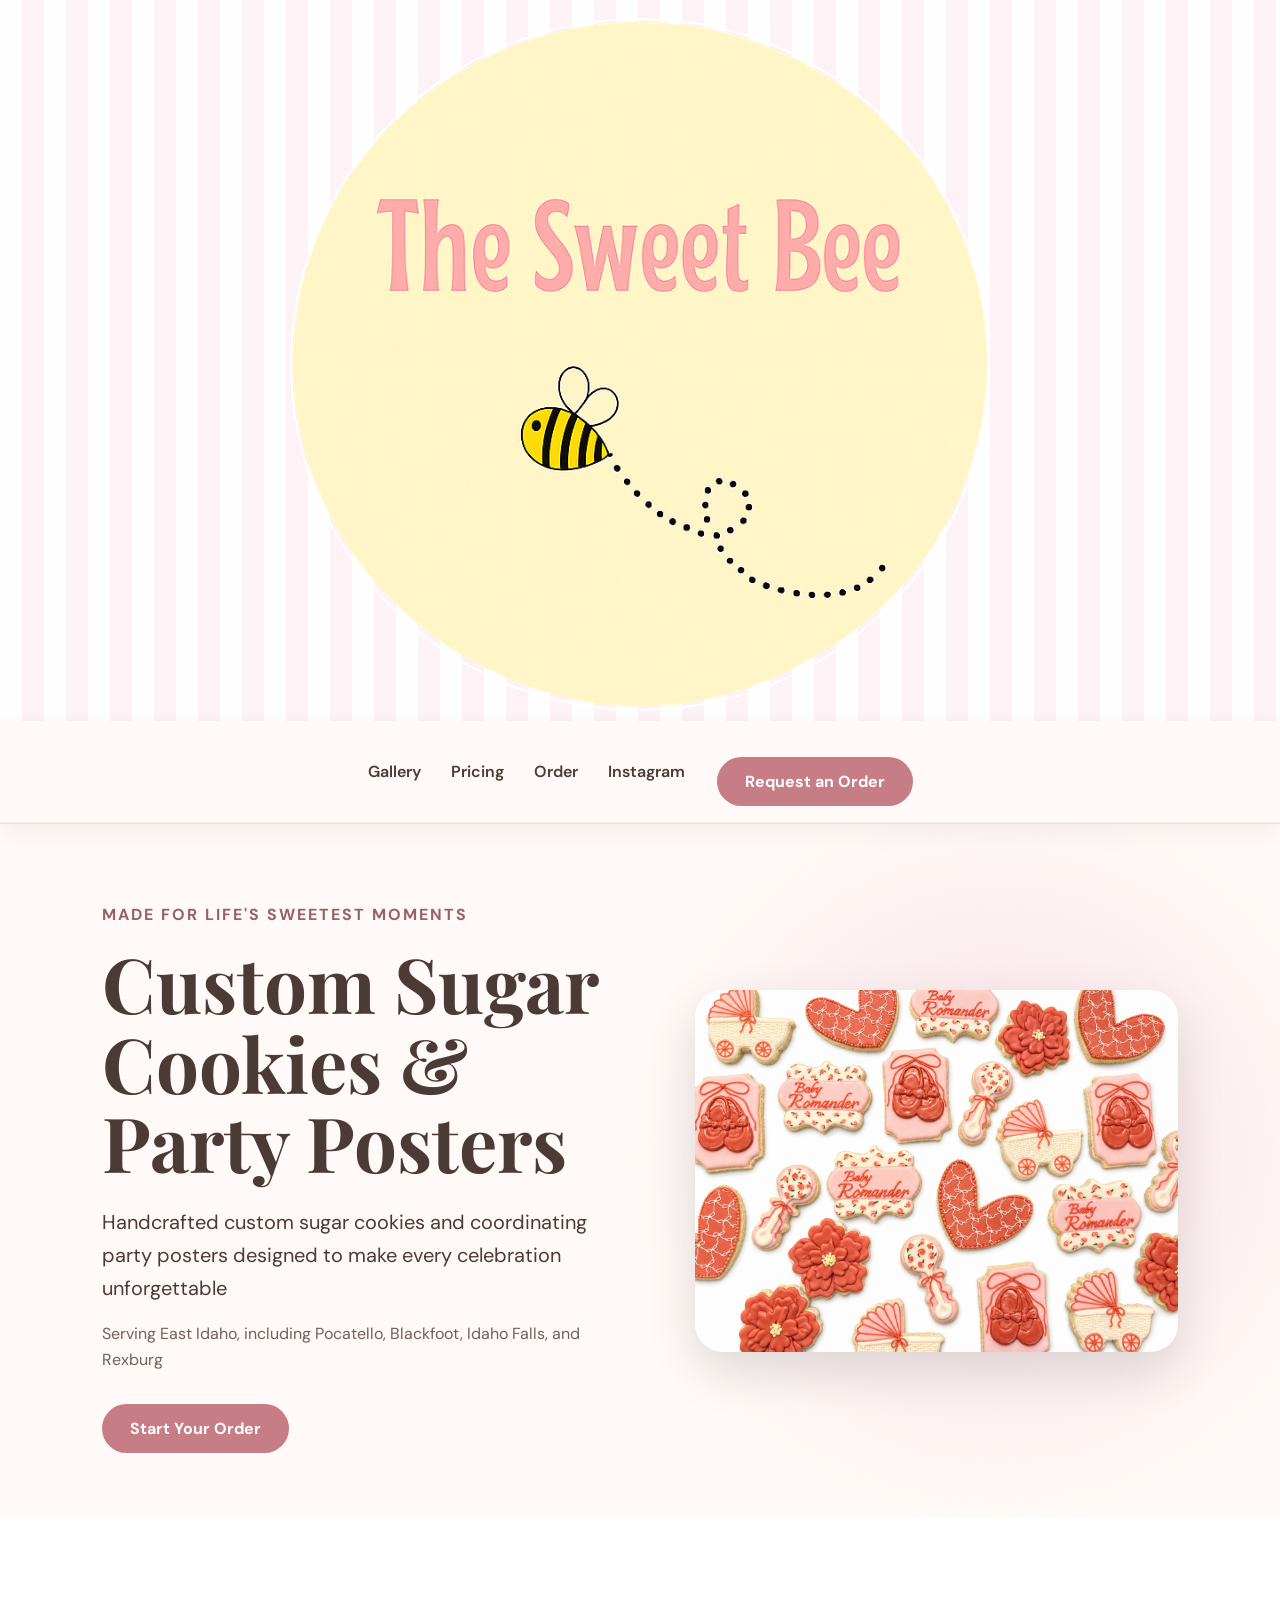
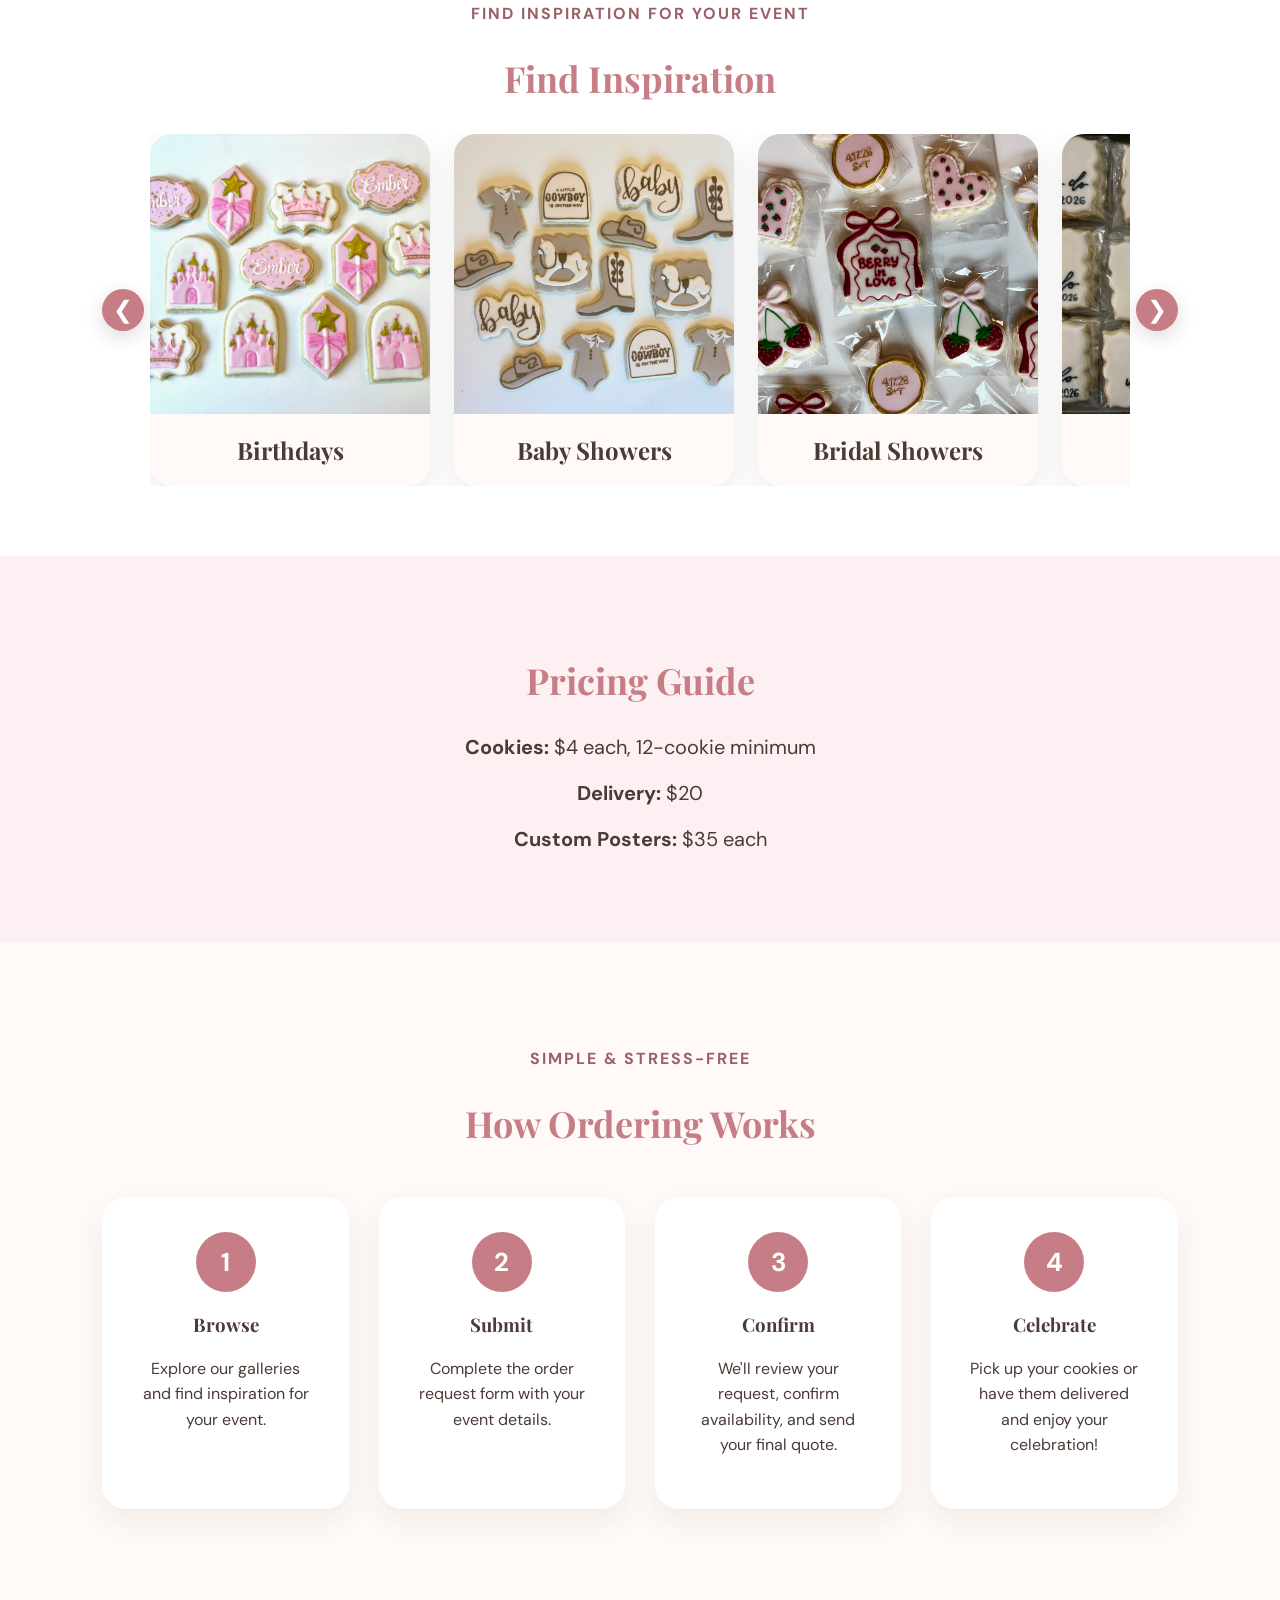
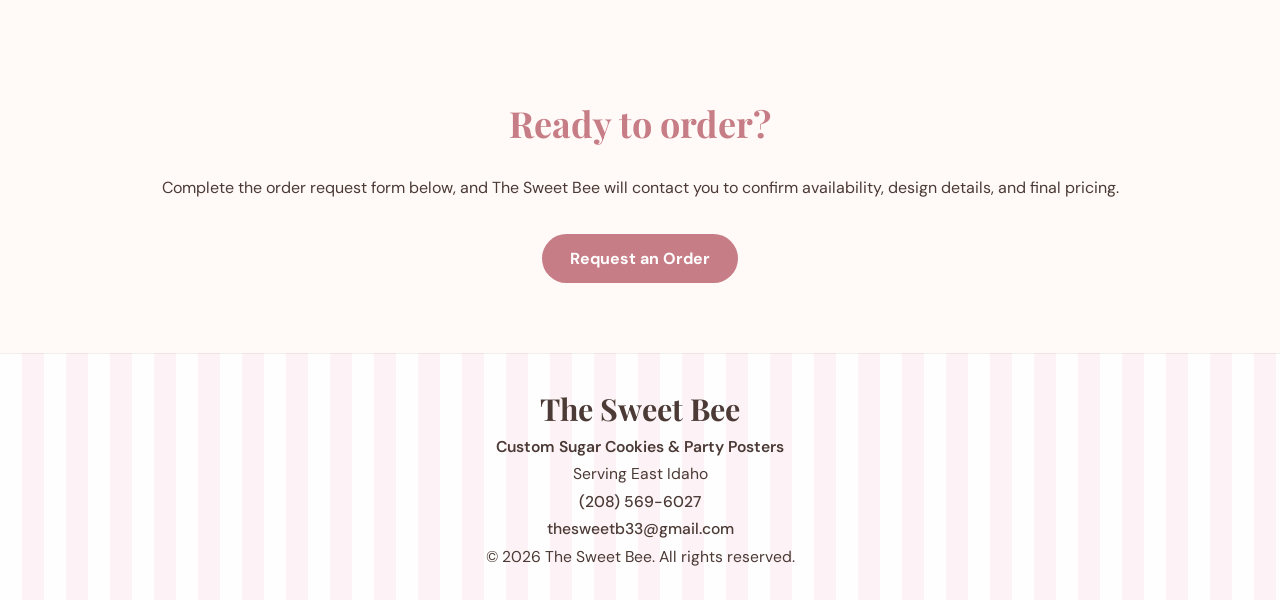
==== index.html @ 1a6336ef "Initial commit" ====
<!DOCTYPE html>
<html lang="en">
<head>
  <meta charset="UTF-8" />
  <meta name="viewport" content="width=device-width, initial-scale=1.0" />
<title>The Sweet Bee</title>

<link rel="icon" type="image/png" href="images/logo/favicon.png">

<link rel="preconnect" href="https://fonts.googleapis.com">
<link rel="preconnect" href="https://fonts.gstatic.com" crossorigin>
<link href="https://fonts.googleapis.com/css2?family=DM+Sans:wght@400;500;600;700&family=Playfair+Display:wght@600;700&display=swap" rel="stylesheet">

<link rel="stylesheet" href="style.css" />



<body>
<header class="site-header">
<a href="#" class="brand">
  <img
    src="images/logo/logo.png"
    alt="The Sweet Bee"
    class="brand-logo"
  >
</a>

  <nav class="navbar" aria-label="Main navigation">
    <div class="nav-links">
  <a href="gallery.html">Gallery</a>
  <a href="#pricing">Pricing</a>
  <a href="#order">Order</a>
  <a href="https://www.instagram.com/the.sweet.b33/"
        target="_blank"
        rel="noopener noreferrer"
      >
        Instagram
      </a>
    </div>

    <a
  href="https://docs.google.com/forms/d/e/1FAIpQLSfXBpZ1W8lb2dK8u96L7H5yrHXO_WZi4fk1P_P7FbNNEm6dVA/viewform?usp=header"
  class="button"
  target="_blank"
  rel="noopener noreferrer"
>
  Request an Order
</a>

  </nav>
</header>

<main>
  <section class="hero">
    <div class="hero-text">
      <p class="eyebrow">Made for Life's Sweetest Moments</p>

      <h1>Custom Sugar Cookies & Party Posters

</h1>

      <p class="hero-description">
        Handcrafted custom sugar cookies and coordinating party posters
        designed to make every celebration unforgettable
      </p>

      <p class="service-area">
        Serving East Idaho, including Pocatello, Blackfoot, Idaho Falls,
        and Rexburg
      </p>

      <a href="#order" class="button">Start Your Order</a>
    </div>

    <div class="hero-image">
      <img
        src="images/hero/hero-cookie.png"
        alt="Custom decorated sugar cookies from The Sweet Bee"
      >
    </div>
  </section>


<section class="section featured-section" id="featured">
  <p class="eyebrow">Find inspiration for your event</p>
  <h2>Find Inspiration</h2>

  <div class="featured-slider-wrapper">
    <button
      class="slider-arrow left-arrow"
      type="button"
      aria-label="Scroll featured creations left"
    >
      &#10094;
    </button>

    <div class="featured-slider" id="featuredSlider">

      <a href="gallery.html#birthdays" class="featured-card">
        <img
          src="images/cookies/featured-1.JPG"
          alt="Custom birthday sugar cookies"
        >
        <h3>Birthdays</h3>
      </a>

      <a href="gallery.html#baby-showers" class="featured-card">
        <img
          src="images/cookies/featured-2.JPG"
          alt="Custom baby shower sugar cookies"
        >
        <h3>Baby Showers</h3>
      </a>

      <a href="gallery.html#bridal-showers" class="featured-card">
        <img
          src="images/cookies/featured-3.JPG"
          alt="Custom bridal shower sugar cookies"
        >
        <h3>Bridal Showers</h3>
      </a>

      <a href="gallery.html#weddings" class="featured-card">
        <img
          src="images/cookies/featured-4.JPG"
          alt="Custom wedding sugar cookies"
        >
        <h3>Weddings</h3>
      </a>

      <a href="gallery.html#graduations" class="featured-card">
        <img
          src="images/cookies/featured-5.JPG"
          alt="Custom graduation sugar cookies"
        >
        <h3>Graduations</h3>
      </a>

      <a href="gallery.html#holidays" class="featured-card">
        <img
          src="images/cookies/featured-6.PNG"
          alt="Custom holiday sugar cookies"
        >
        <h3>Holidays</h3>
      </a>

      <a href="gallery.html#celebrations" class="featured-card">
        <img
          src="images/cookies/featured-7.jpeg"
          alt="Custom celebration sugar cookies"
        >
        <h3>Celebrations</h3>
      </a>

      <a href="gallery.html#posters" class="featured-card">
        <img
          src="images/cookies/poster-1.JPG"
          alt="Custom coordinating party poster"
        >
        <h3>Party Posters</h3>
      </a>

    </div>

    <button
      class="slider-arrow right-arrow"
      type="button"
      aria-label="Scroll featured creations right"
    >
      &#10095;
    </button>
  </div>
</section>

  <section class="section pricing" id="pricing">
    <h2>Pricing Guide</h2>
    <p><strong>Cookies:</strong> $4 each, 12-cookie minimum</p>
    <p><strong>Delivery:</strong> $20</p>
    <p><strong>Custom Posters:</strong> $35 each</p>
  </section>

  <section class="section how-it-works">

    <p class="eyebrow">Simple & Stress-Free</p>

    <h2>How Ordering Works</h2>

    <div class="steps">

        <div class="step">
            <div class="step-number">1</div>
            <h3>Browse</h3>
            <p>Explore our galleries and find inspiration for your event.</p>
        </div>

        <div class="step">
            <div class="step-number">2</div>
            <h3>Submit</h3>
            <p>Complete the order request form with your event details.</p>
        </div>

        <div class="step">
            <div class="step-number">3</div>
            <h3>Confirm</h3>
            <p>We'll review your request, confirm availability, and send your final quote.</p>
        </div>

        <div class="step">
            <div class="step-number">4</div>
            <h3>Celebrate</h3>
            <p>Pick up your cookies or have them delivered and enjoy your celebration!</p>
        </div>

    </div>

</section>

  <section class="section" id="order">
    <h2>Ready to order?</h2>
    <p>
      <p>
   Complete the order request form below, and The Sweet Bee will contact you to confirm availability, design details, and final pricing.
</p>
    </p>
    <a
  href="https://docs.google.com/forms/d/e/1FAIpQLSfXBpZ1W8lb2dK8u96L7H5yrHXO_WZi4fk1P_P7FbNNEm6dVA/viewform?usp=header"
  class="button"
  target="_blank"
  rel="noopener noreferrer"
>
  Request an Order
</a>

  </section>
</main>



  <footer class="site-footer">
    

  <h2>The Sweet Bee</h2>

  <p class="footer-tagline">
    Custom Sugar Cookies &amp; Party Posters
  </p>

  <p>Serving East Idaho</p>

  <p>
    <a href="tel:2085696027">(208) 569-6027</a>
  </p>

  <p>
    <a href="mailto:thesweetb33@gmail.com">
      thesweetb33@gmail.com
    </a>
  </p>

  <p class="footer-copy">
    © 2026 The Sweet Bee. All rights reserved.
  </p>

</footer>



<div class="lightbox" id="lightbox">

  <button
    class="lightbox-arrow lightbox-prev"
    type="button"
    aria-label="Previous image"
  >
    &#10094;
  </button>

  <span class="lightbox-close">&times;</span>

  <img
    class="lightbox-image"
    id="lightboxImage"
    src=""
    alt="Expanded gallery image"
  >

  <button
    class="lightbox-arrow lightbox-next"
    type="button"
    aria-label="Next image"
  >
    &#10095;
  </button>

</div>

<button id="backToTop" aria-label="Back to top">
🡅
</button>


  <script src="script.js"></script>

</body>
</html>
---- style.css ----
:root {
  --cream: #fffaf7;
  --blush: #f6d8df;
  --rose: #c77d86;
  --butter: #f8e7a1;
  --brown: #4b3a35;
  --white: #ffffff;
}

* {
  box-sizing: border-box;
}

body {
  margin: 0;
  font-family: "DM Sans", sans-serif;
  background: var(--cream);
  color: var(--brown);
}

h1,
h2,
h3 {
  font-family: "Playfair Display", serif;
}

html {
  scroll-behavior: smooth;
}

.eyebrow {
  text-transform: uppercase;
  letter-spacing: 2px;
  color: #9b5f66;
  font-weight: bold;
}

h1 {
  font-size: 56px;
  line-height: 1.05;
  margin: 10px 0 20px;
}

.hero-description {
  font-size: 20px;
  line-height: 1.6;
}

.button {
  display: inline-block;
  margin-top: 20px;
  padding: 14px 28px;
  border-radius: 999px;
  background: var(--rose);
  color: var(--white);
  text-decoration: none;
  font-weight: bold;
  transition: transform 0.25s ease, background-color 0.25s ease;
}

.button:hover {
  transform: translateY(-2px);
  background: #b96c77;
}

.section {
  padding: 70px 8%;
  text-align: center;
}

.section h2 {
  font-size: 36px;
  color: var(--rose);
}

.pricing {
  background: #fdf0f2;
}

.pricing p {
  font-size: 20px;
}

.featured-section {
  background: var(--white);
}

.featured-slider-wrapper {
  position: relative;
  margin-top: 32px;
  padding: 0 48px;
}

.featured-slider {
  display: flex;
  gap: 24px;
  overflow-x: auto;
  scroll-behavior: smooth;
  scroll-snap-type: x mandatory;
  scrollbar-width: none;
}

.featured-slider::-webkit-scrollbar {
  display: none;
}

.featured-card {
  color: inherit;
  text-decoration: none;
  flex: 0 0 280px;
  overflow: hidden;
  background: var(--cream);
  border-radius: 22px;
  box-shadow: 0 10px 28px rgba(75, 58, 53, 0.1);
  scroll-snap-align: start;
  transition: transform 0.25s ease, box-shadow 0.25s ease;
}

.featured-card:hover {
  transform: translateY(-6px);
  box-shadow: 0 16px 34px rgba(75, 58, 53, 0.16);
}

.featured-card img {
  display: block;
  width: 100%;
  height: 280px;
  object-fit: cover;
  transition: transform 0.35s ease;
}

.featured-card:hover img {
  transform: scale(1.04);
}

.featured-card h3 {
  margin: 0;
  padding: 20px;
  font-size: 24px;
  color: var(--brown);
}

.slider-arrow {
  position: absolute;
  top: 50%;
  transform: translateY(-50%);
  width: 42px;
  height: 42px;
  border: none;
  border-radius: 50%;
  background: var(--rose);
  color: var(--white);
  font-size: 24px;
  cursor: pointer;
  z-index: 2;
  box-shadow: 0 6px 18px rgba(75, 58, 53, 0.18);
}

.slider-arrow:hover {
  background: #b96c77;
}

.left-arrow {
  left: 0;
}

.right-arrow {
  right: 0;
}

@media (max-width: 600px) {
  .brand-logo {
    width: 100%;
    height: auto;
    object-fit: contain;
  }

  .featured-slider-wrapper {
    padding: 0 36px;
  }

  .featured-card {
    flex-basis: 82%;
  }

  .featured-card img {
    height: 250px;
  }

  .slider-arrow {
    width: 36px;
    height: 36px;
    font-size: 20px;
  }
}

.how-it-works {
    text-align: center;
    padding: 90px 8%;
}

.steps {
    display: grid;
    grid-template-columns: repeat(4, 1fr);
    gap: 30px;
    margin-top: 50px;
}

.step {
    background: white;
    border-radius: 24px;
    padding: 35px;
    box-shadow: 0 12px 30px rgba(75,58,53,.08);
    transition: .3s;
}

.step:hover {
    transform: translateY(-8px);
}

.step-number {
    width: 60px;
    height: 60px;
    background: var(--rose);
    color: white;
    border-radius: 50%;
    display: flex;
    justify-content: center;
    align-items: center;
    margin: auto;
    font-size: 26px;
    font-weight: bold;
}

.step h3{
    margin-top:20px;
}

.step p{
    line-height:1.6;
}

/* ---------- Branded header ---------- */
.site-header {
  position: relative;
  background: var(--cream);
  border-bottom: 1px solid rgba(75, 58, 53, 0.08);
}

.brand {
    display: flex;
    justify-content: center;
    align-items: center;
    padding: 18px 20px 10px;

    background:
        repeating-linear-gradient(
            90deg,
            #fffefe 0px,
            #fffefe 22px,
            #fdf2f5 22px,
            #fdf2f5 44px
        );
}

.brand-logo {
    display: block;
    width: 240px;
    height: auto;

    border: 2px solid white;
    border-radius: 50%;
}

.navbar {
  position: sticky;
  top: 0;
  z-index: 1000;
  display: flex;
  justify-content: center;
  align-items: center;
  gap: 32px;
  padding: 16px 8%;
  background: rgba(255, 250, 247, 0.97);
  border-bottom: 1px solid rgba(75, 58, 53, 0.08);
  box-shadow: 0 8px 24px rgba(75, 58, 53, 0.06);
}

.nav-links {
  display: flex;
  align-items: center;
  gap: 30px;
}

.nav-links a {
  color: var(--brown);
  text-decoration: none;
  font-weight: 600;
  transition: color 0.2s ease;
}

.nav-links a:hover {
  color: var(--rose);
}

.nav-order-button {
  display: inline-block;
  padding: 11px 22px;
  border-radius: 999px;
  background: var(--rose);
  color: var(--white);
  text-decoration: none;
  font-weight: 700;
  transition: transform 0.2s ease, background-color 0.2s ease;
}

.nav-order-button:hover {
  transform: translateY(-2px);
  background: #b96c77;
}


/* ---------- Redesigned hero ---------- */

.hero {
  display: grid;
  grid-template-columns: minmax(0, 1.05fr) minmax(360px, 0.95fr);
  align-items: center;
  gap: 60px;
  min-height: 560px;
  padding: 64px 8%;
  background:
    radial-gradient(
      circle at 78% 48%,
      rgba(246, 216, 223, 0.8),
      transparent 35%
    ),
    var(--cream);
}

.hero-text {
  max-width: 720px;
}

.hero h1 {
    margin: 18px 0 24px;
    font-size: clamp(48px, 6vw, 76px);
    line-height: 1.05;
    color: var(--brown);
}

.hero-description {
  max-width: 650px;
  margin-bottom: 12px;
  font-size: 20px;
  line-height: 1.65;
}

.service-area {
  margin-bottom: 12px;
  color: rgba(75, 58, 53, 0.8);
  font-size: 16px;
  line-height: 1.6;
}

.hero-image {
    display: flex;
    justify-content: center;
}

.hero-image img {
    width: 100%;
    max-width: 600px;
    height: auto;
    display: block;

    border-radius: 24px;

    box-shadow:
        0 25px 60px rgba(0,0,0,.12);

    transition: transform .3s ease;
    border-radius: 28px;
    box-shadow: 0 20px 50px rgba(0,0,0,.12);
}

.hero-image img:hover {
    transform: translateY(-6px);
}


/* ---------- Mobile layout ---------- */

@media (max-width: 900px) {
 .brand-logo-frame {
  position: relative;
  display: block;
  width: 230px;
  height: 230px;
  overflow: hidden;
  border: 3px solid #ffffff;
  border-radius: 50%;
}
  .brand-logo {
  width: 155px;
  height: 155px;
}

.navbar {
  flex-direction: column;
  gap: 14px;
  padding: 16px 7%;
}

  .hero {
    grid-template-columns: 1fr;
    gap: 38px;
    min-height: auto;
    padding: 52px 7%;
    text-align: center;
  }

  .hero-text {
    margin: 0 auto;
  }

  .hero-description {
    margin-right: auto;
    margin-left: auto;
  }

  .hero-image img {
    max-width: 600px;
  }
}

@media (max-width: 600px) {
.brand {
  padding: 22px 16px;

  background: repeating-linear-gradient(
    90deg,
    #fffafb 0px,
    #fffafb 16px,
    #f8e0e6 16px,
    #f8e0e6 32px
  );
}

.brand-logo {
  width: 140px;
  height: 140px;
}
  .nav-links {
    flex-wrap: wrap;
    justify-content: center;
    gap: 12px 20px;
  }

  .hero {
    padding: 42px 22px;
  }

  .hero h1 {
    font-size: 42px;
  }

  .hero-description {
    font-size: 18px;
  }
}

@media (max-width: 900px) {
  .steps {
    grid-template-columns: repeat(2, 1fr);
  }
}

@media (max-width: 600px) {
  .steps {
    grid-template-columns: 1fr;
  }

  .how-it-works {
    padding: 70px 22px;
  }
}

.gallery-page {
  padding: 60px 8% 100px;
  background: var(--cream);
}

.gallery-intro {
  max-width: 760px;
  margin: 0 auto 70px;
  text-align: center;
}

.gallery-intro h1 {
  margin: 12px 0 18px;
  font-size: clamp(44px, 6vw, 72px);
  line-height: 1.05;
  color: var(--brown);
}

.gallery-intro p:last-child {
  font-size: 18px;
  line-height: 1.7;
}

.gallery-category {
  margin-bottom: 80px;
  scroll-margin-top: 160px;
}

.gallery-category h2 {
  margin-bottom: 26px;
  font-size: clamp(32px, 4vw, 48px);
  color: var(--brown);
}

.category-description {
  max-width: 680px;
  margin: -12px 0 28px;
  font-size: 17px;
  line-height: 1.65;
}

.gallery-grid {
  display: grid;
  grid-template-columns: repeat(3, minmax(0, 1fr));
  gap: 24px;
}

.gallery-grid img {
  display: block;
  width: 100%;
  aspect-ratio: 1 / 1;
  object-fit: cover;
  border-radius: 22px;
  box-shadow: 0 12px 30px rgba(75, 58, 53, 0.1);
}

@media (max-width: 900px) {
  .gallery-grid {
    grid-template-columns: repeat(2, minmax(0, 1fr));
  }
}

@media (max-width: 600px) {
  .gallery-page {
    padding: 40px 20px 70px;
  }

  .gallery-grid {
    grid-template-columns: 1fr;
  }
}

/* Compact header on the gallery page */

.gallery-body .site-header {
  padding-bottom: 0;
}

.gallery-body .brand {
  min-height: 260px;
}

.gallery-body .brand-logo {
  width: 360px;
  max-width: 70vw;
}

.gallery-body .navbar {
  border-top: 1px solid rgba(75, 58, 53, 0.08);
}


/* Gallery introduction */

.gallery-body .gallery-page {
  padding-top: 60px;
}

.gallery-intro {
  max-width: 760px;
  margin: 0 auto 18px;
  padding: 0 24px;
  text-align: center;
}

.gallery-intro h1 {
  margin: 8px 0 16px;
  font-size: 3rem;
}

.gallery-intro p:last-child {
  line-height: 1.7;
}


/* Gallery category buttons */

.gallery-category-nav {
  display: flex;
  flex-wrap: wrap;
  justify-content: center;
  gap: 12px;
  max-width: 1100px;
  margin: 0 auto 55px;
  padding: 0 24px;
}

.gallery-category-nav a {
  display: inline-block;
  padding: 9px 15px;
  border: 1px solid var(--rose);
  border-radius: 999px;
  color: var(--brown);
  background: var(--blush);
  font-weight: 600;
  font-size: 0.95rem;
  text-decoration: none;
  transition:
    background-color 0.2s ease,
    color 0.2s ease,
    transform 0.2s ease;
}

.gallery-category-nav a:hover {
  background: var(--rose);
  color: var(--white);
  transform: translateY(-3px);
  box-shadow: 0 8px 18px rgba(199, 125, 134, 0.25);
}


/* Keep anchored sections from hiding behind the header */

.gallery-category {
  scroll-margin-top: 30px;
}


/* Gallery-page mobile adjustments */

@media (max-width: 700px) {
  .gallery-body .brand {
    min-height: 190px;
  }

  .gallery-body .brand-logo {
    width: 260px;
  }

  .gallery-body .gallery-page {
    padding-top: 40px;
  }

  .gallery-category-nav {
    gap: 9px;
    margin-bottom: 48px;
  }

  .gallery-category-nav a {
    padding: 9px 14px;
    font-size: 0.9rem;
  }
}



/* ---------- Lightbox ---------- */

.lightbox{
    display:none;
    position:fixed;
    inset:0;
    background:rgba(0,0,0,.88);
    justify-content:center;
    align-items:center;
    z-index:9999;
    padding:40px;
}

.lightbox.show{
    display:flex;
}

.lightbox-image{
    max-width:90%;
    max-height:90%;
    border-radius:18px;
    box-shadow:0 20px 60px rgba(0,0,0,.45);
}

.lightbox-close{
    position:absolute;
    top:25px;
    right:35px;
    color:white;
    font-size:48px;
    cursor:pointer;
    user-select:none;
}

.gallery-grid img {
  cursor: pointer;
}


.lightbox-arrow {
  position: absolute;
  top: 50%;
  transform: translateY(-50%);
  border: none;
  background: rgba(255, 255, 255, 0.15);
  color: white;
  width: 54px;
  height: 54px;
  border-radius: 50%;
  font-size: 34px;
  cursor: pointer;
  z-index: 10000;
}

.lightbox-arrow:hover {
  background: rgba(255, 255, 255, 0.28);
}

.lightbox-prev {
  left: 24px;
}

.lightbox-next {
  right: 24px;
}

@media (max-width: 700px) {
  .lightbox-arrow {
    width: 44px;
    height: 44px;
    font-size: 28px;
  }

  .lightbox-prev {
    left: 10px;
  }

  .lightbox-next {
    right: 10px;
  }
}

/* ---------- Back to Top Button ---------- */

#backToTop {
  position: fixed;
  bottom: 28px;
  right: 28px;

  width: 56px;
  height: 56px;
  font-size: 1.8rem;

  border: none;
  border-radius: 50%;

  background: var(--blush);
  color: white;

  font-size: 1.6rem;
  font-weight: bold;

  cursor: pointer;

  display: none;

  box-shadow: 0 8px 18px rgba(199, 125, 134, 0.25);

  transition:
    transform 0.25s ease,
    background-color 0.25s ease,
    opacity 0.25s ease;

  z-index: 999;
}

#backToTop:hover {
  background: var(--rose);
  transform: translateY(-3px);
}


/* ---------- Footer ---------- */

.site-footer {
    background:
      repeating-linear-gradient(
        90deg,
        #fffefe 0px,
        #fffefe 22px,
        #fdf2f5 22px,
        #fdf2f5 44px
      );
  text-align: center;
  padding: 34px 20px 28px;
  margin-top: 0;
  border-top: 1px solid rgba(75, 58, 53, 0.08);
}

.site-footer h2 {
  margin: 0 0 6px;
  font-size: 1.9rem;
  color: var(--brown);
}

.footer-tagline {
  margin: 0 0 14px;
  font-size: 1rem;
  font-weight: 600;
  color: var(--brown);
}

.site-footer p {
  margin: 4px 0;
  font-size: 0.98rem;
  line-height: 1.5;
  color: var(--brown);
}

.site-footer a {
  color: var(--brown);
  text-decoration: none;
  font-weight: 500;
}

.site-footer a:hover {
  color: var(--rose);
}

.footer-copy {
  margin-top: 24px;
  font-size: 0.82rem;
  color: rgba(75, 58, 53, 0.55);
}


.brand-logo {
  display: block;
  width: min(100%, 700px);
  height: auto;
  object-fit: contain;
}
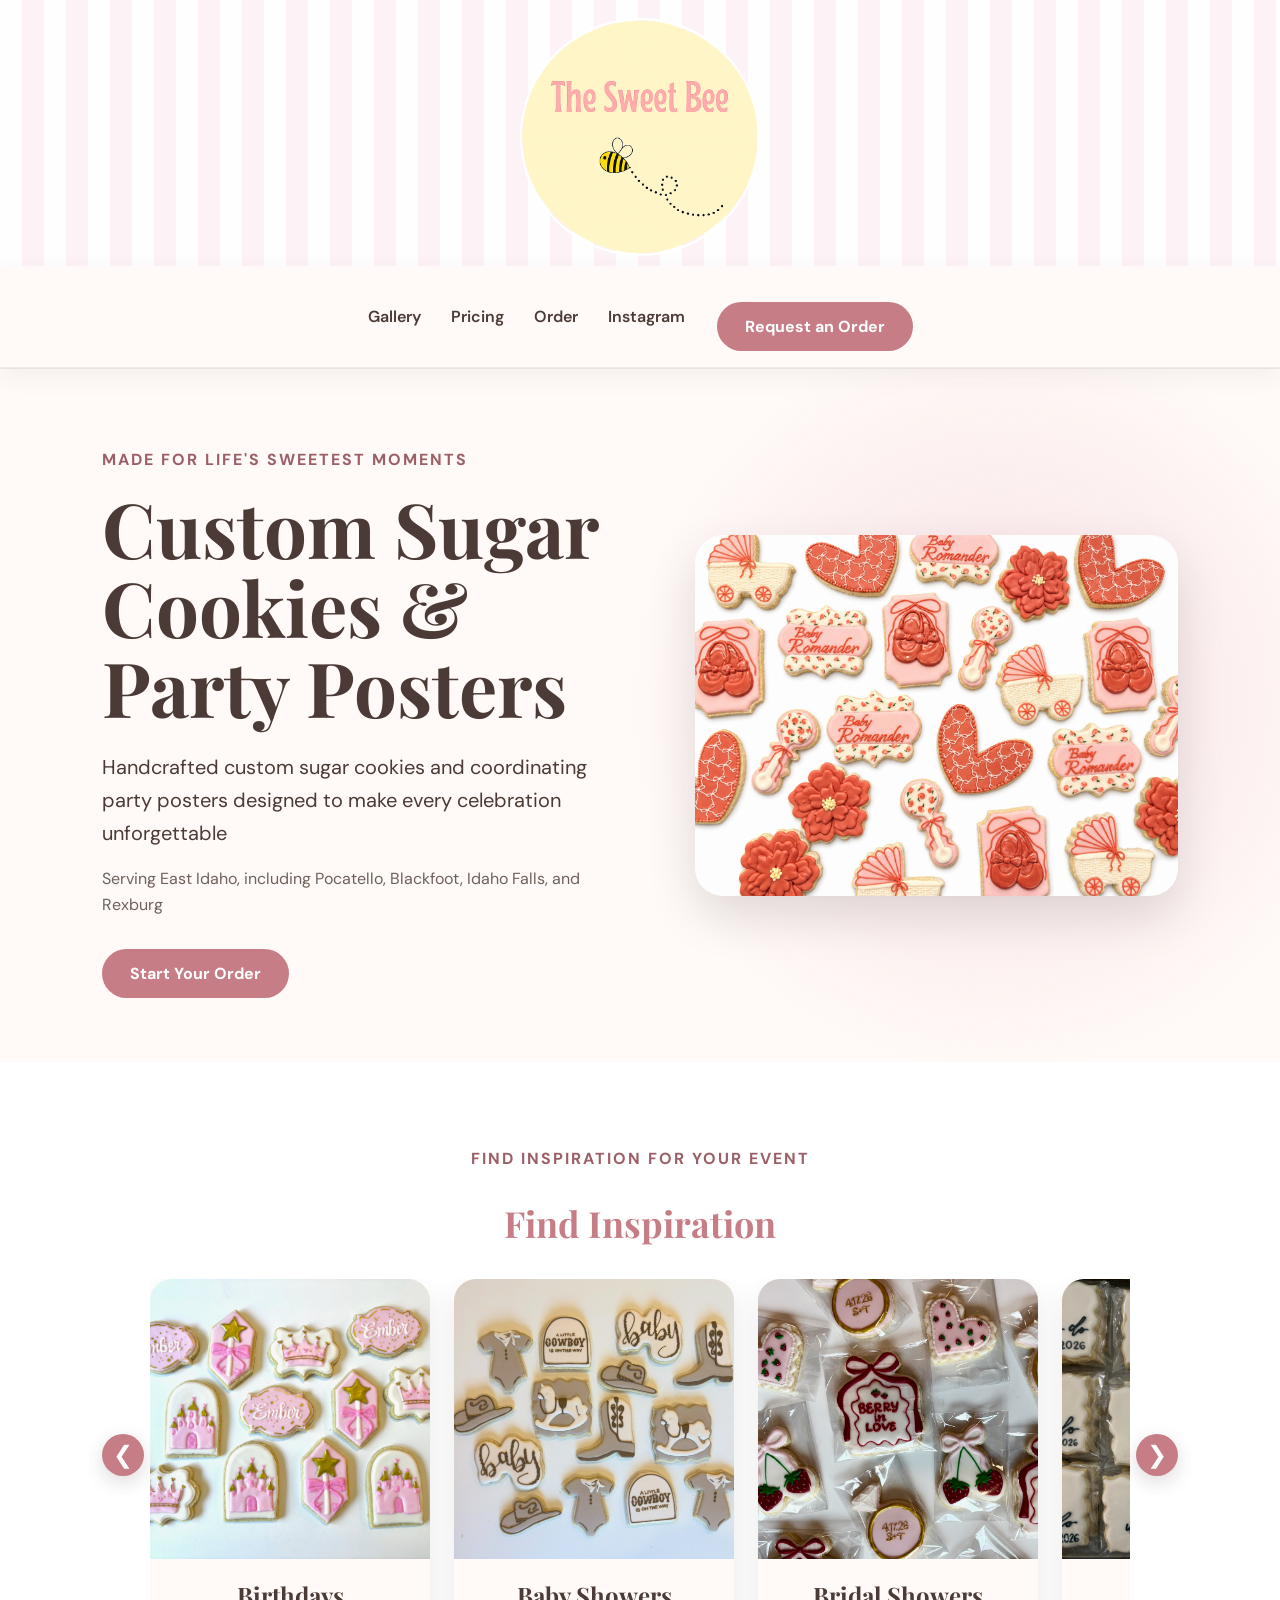
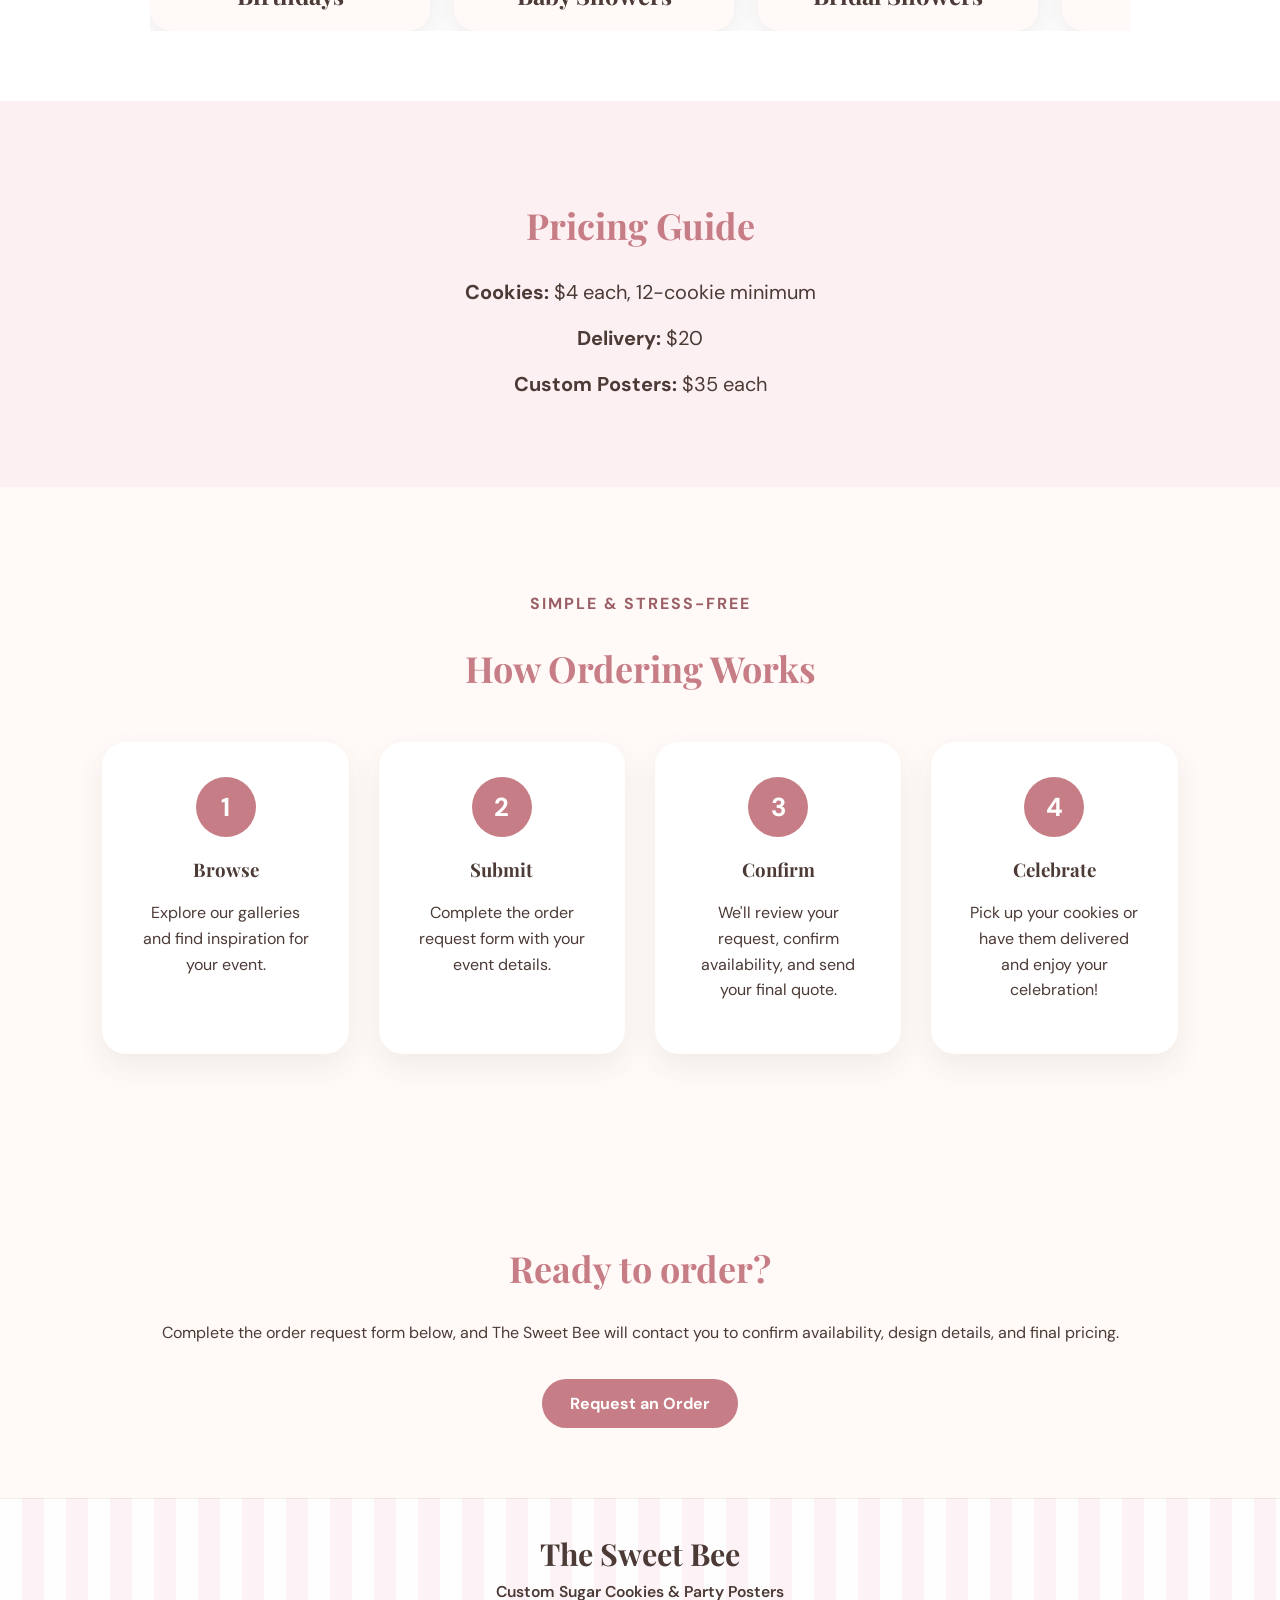
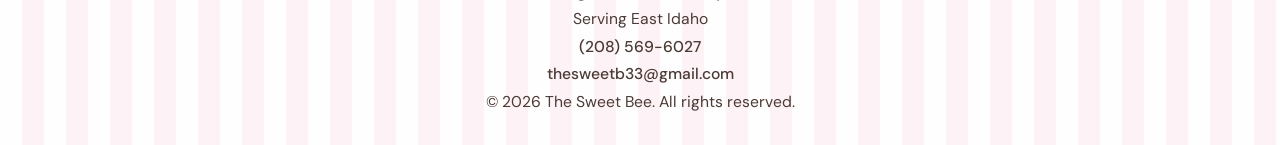
==== commit cea268cd: "Fix logo Fix Logo" ====
--- a/index.html
+++ b/index.html
@@ -11,13 +11,14 @@
 <link rel="preconnect" href="https://fonts.gstatic.com" crossorigin>
 <link href="https://fonts.googleapis.com/css2?family=DM+Sans:wght@400;500;600;700&family=Playfair+Display:wght@600;700&display=swap" rel="stylesheet">
 
-<link rel="stylesheet" href="style.css" />
+
+<link rel="stylesheet" href="style.css?v=2">
 
 
 
 <body>
 <header class="site-header">
-<a href="#" class="brand">
+<a href="index.html" class="brand">
   <img
     src="images/logo/logo.png"
     alt="The Sweet Bee"
--- a/style.css
+++ b/style.css
@@ -447,10 +447,13 @@
   );
 }
 
-.brand-logo {
-  width: 140px;
-  height: 140px;
-}
+  .brand-logo {
+    width: 260px;
+    max-width: 70vw;
+    height: auto;
+    object-fit: contain;
+  }
+
   .nav-links {
     flex-wrap: wrap;
     justify-content: center;
@@ -847,10 +850,20 @@
   color: rgba(75, 58, 53, 0.55);
 }
 
-
+/* Final logo sizing */
 .brand-logo {
   display: block;
-  width: min(100%, 700px);
+  width: 240px;
+  max-width: 70vw;
   height: auto;
   object-fit: contain;
+  margin: 0 auto;
+}
+
+@media (max-width: 600px) {
+  .brand-logo {
+    width: 155px;
+    max-width: 70vw;
+    height: auto;
+  }
 }
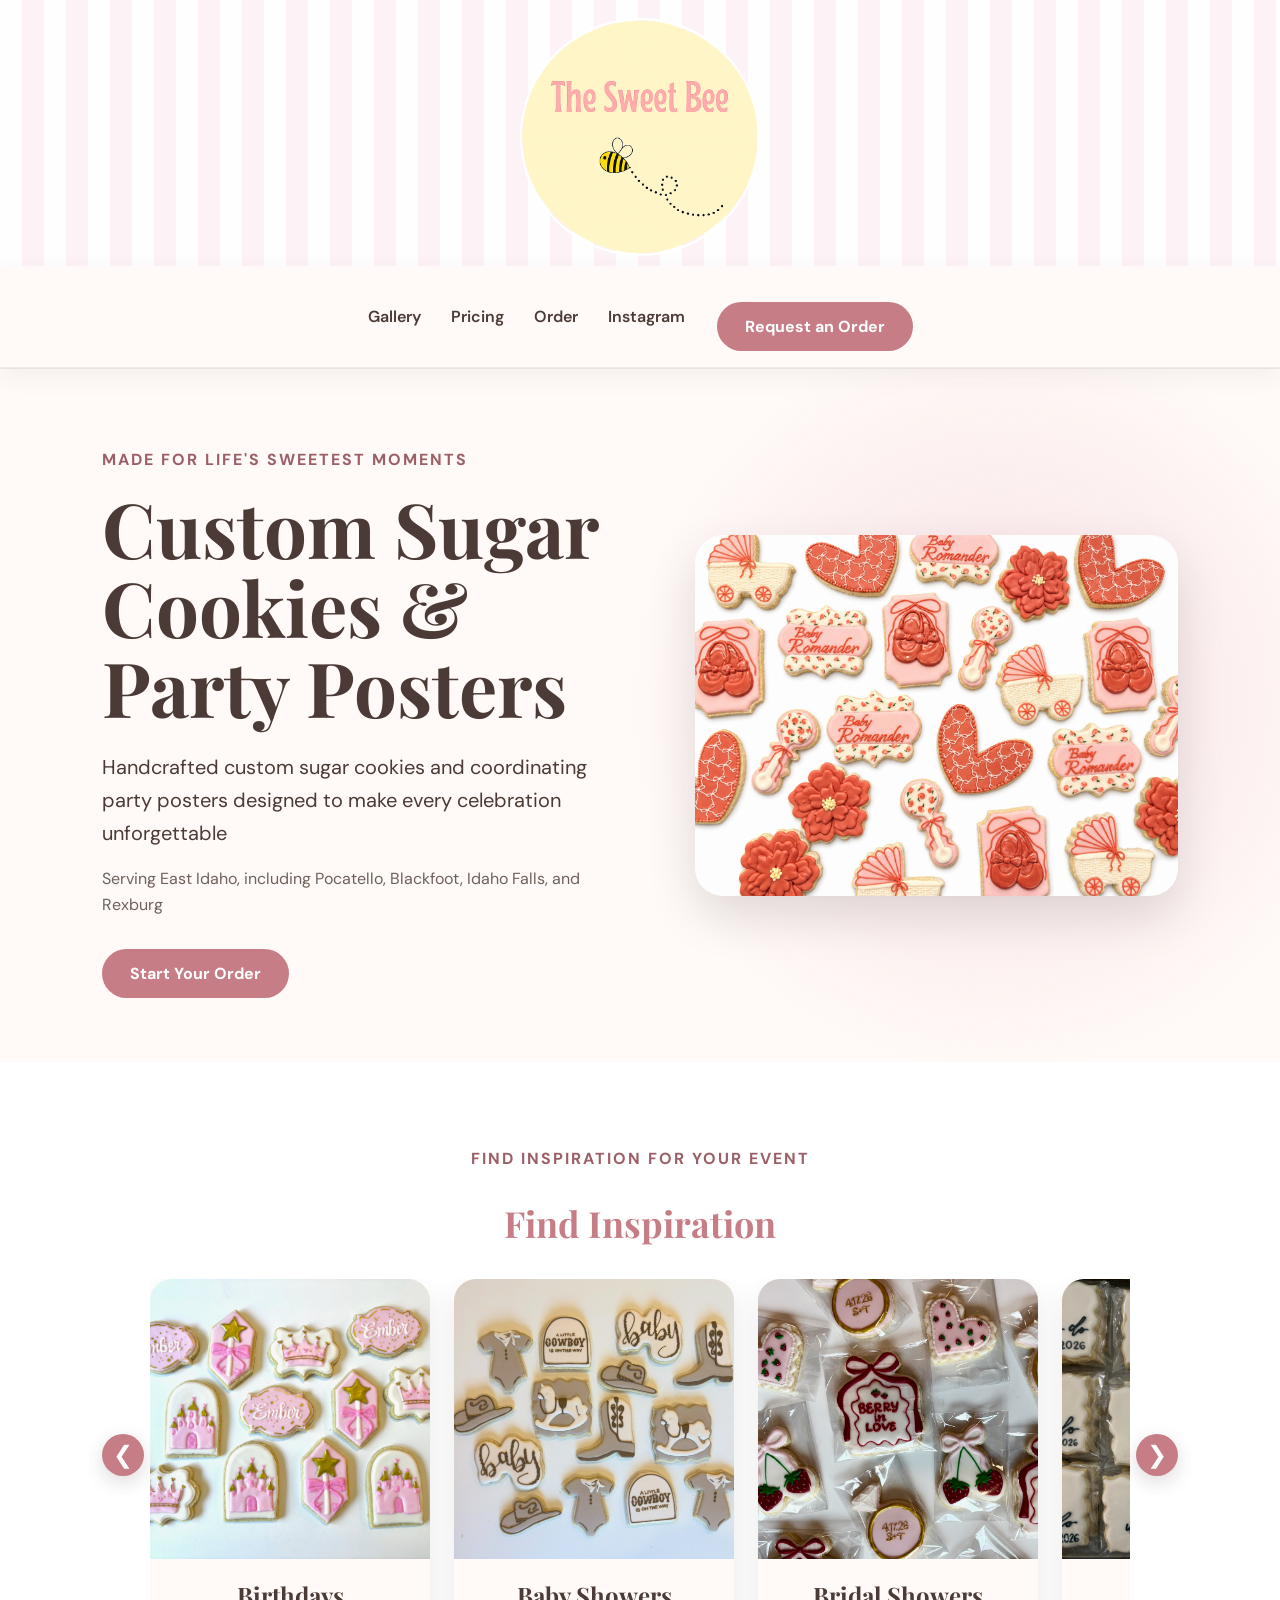
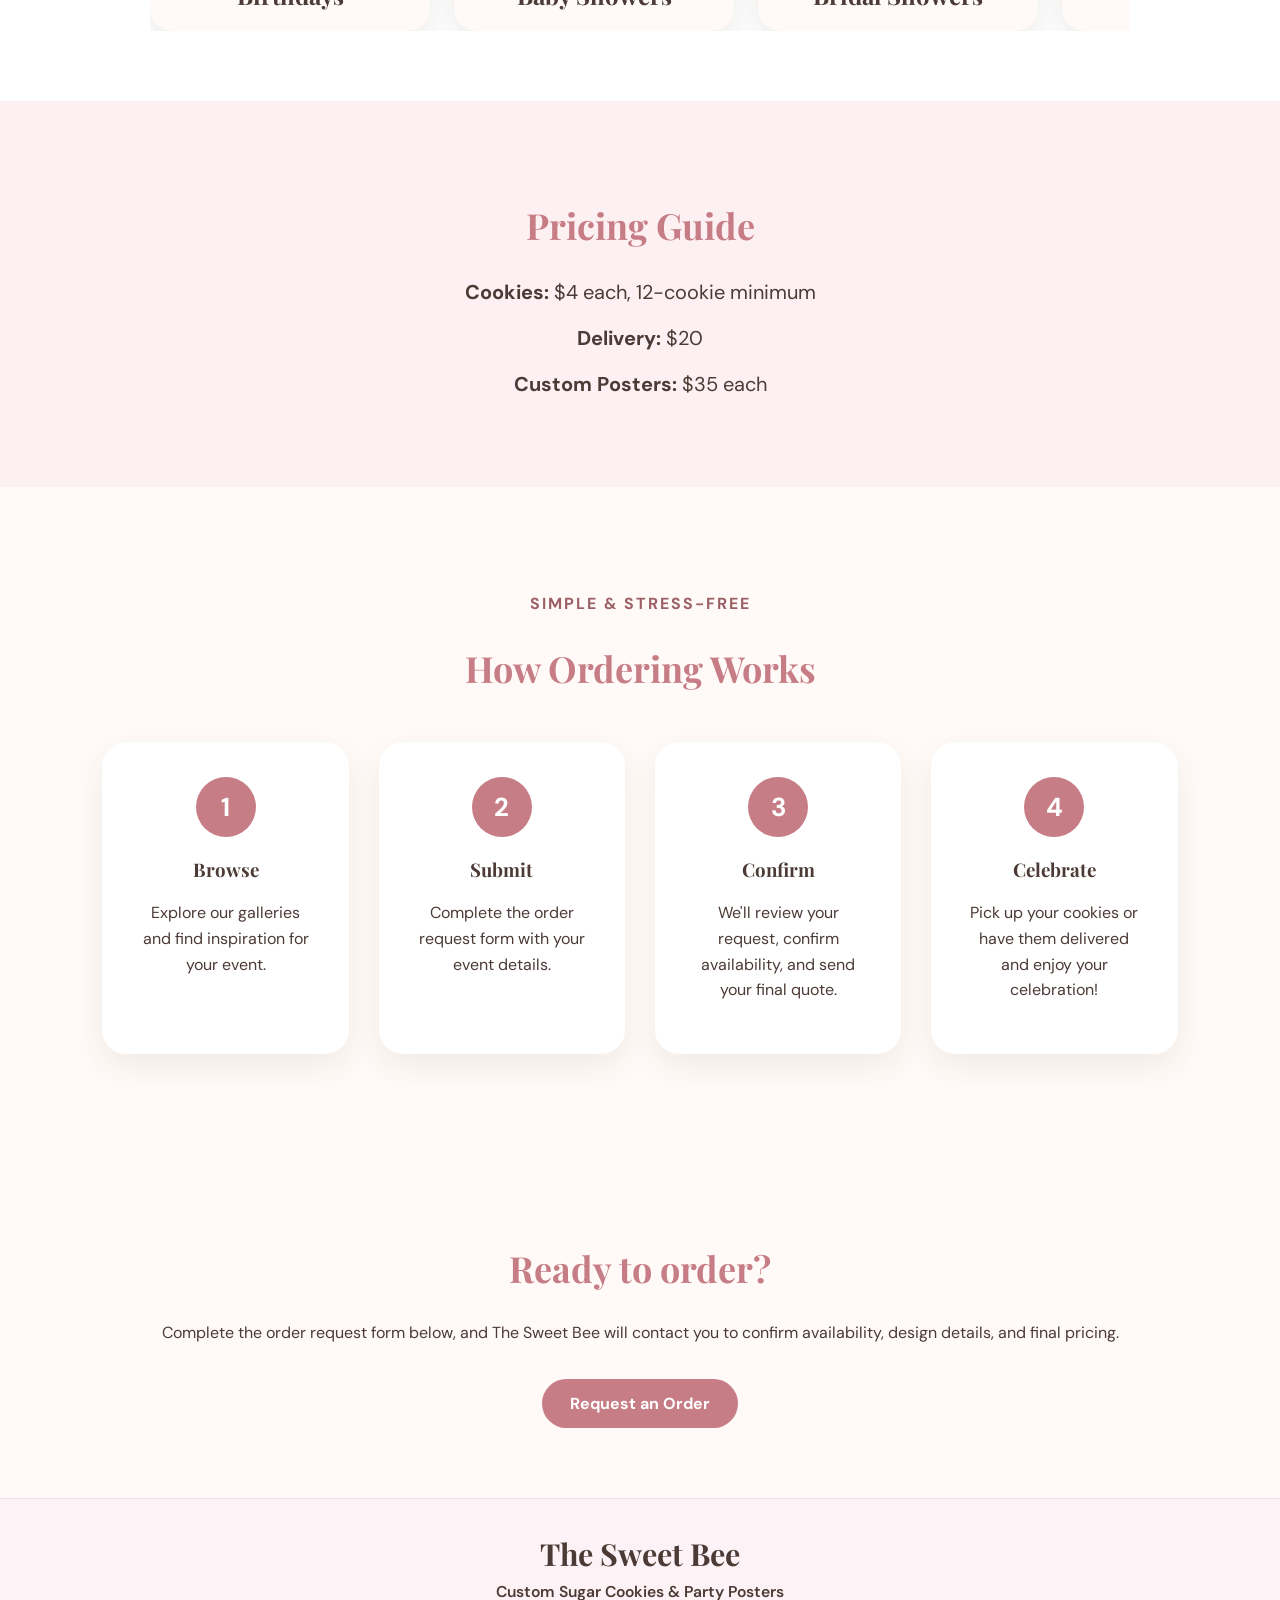
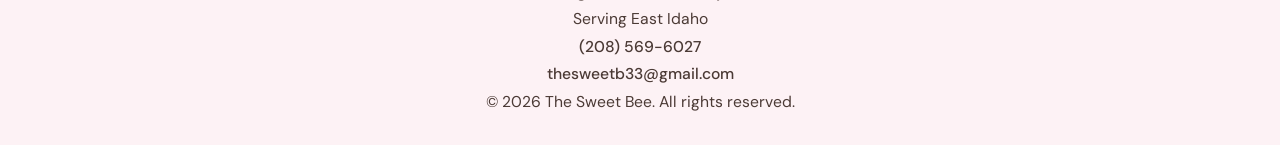
==== commit 196fea14: "fix footer fix footer" ====
--- a/index.html
+++ b/index.html
@@ -12,7 +12,7 @@
 <link href="https://fonts.googleapis.com/css2?family=DM+Sans:wght@400;500;600;700&family=Playfair+Display:wght@600;700&display=swap" rel="stylesheet">
 
 
-<link rel="stylesheet" href="style.css?v=2">
+<link rel="stylesheet" href="style.css?v=3">
 
 
 
--- a/style.css
+++ b/style.css
@@ -572,7 +572,7 @@
 }
 
 .gallery-body .brand-logo {
-  width: 360px;
+  width: 240px;
   max-width: 70vw;
 }
 
@@ -655,9 +655,9 @@
   }
 
   .gallery-body .brand-logo {
-    width: 260px;
-  }
-
+  width: 155px;
+  max-width: 70vw;
+}
   .gallery-body .gallery-page {
     padding-top: 40px;
   }
@@ -800,14 +800,7 @@
 /* ---------- Footer ---------- */
 
 .site-footer {
-    background:
-      repeating-linear-gradient(
-        90deg,
-        #fffefe 0px,
-        #fffefe 22px,
-        #fdf2f5 22px,
-        #fdf2f5 44px
-      );
+  background: #fdf2f5;
   text-align: center;
   padding: 34px 20px 28px;
   margin-top: 0;
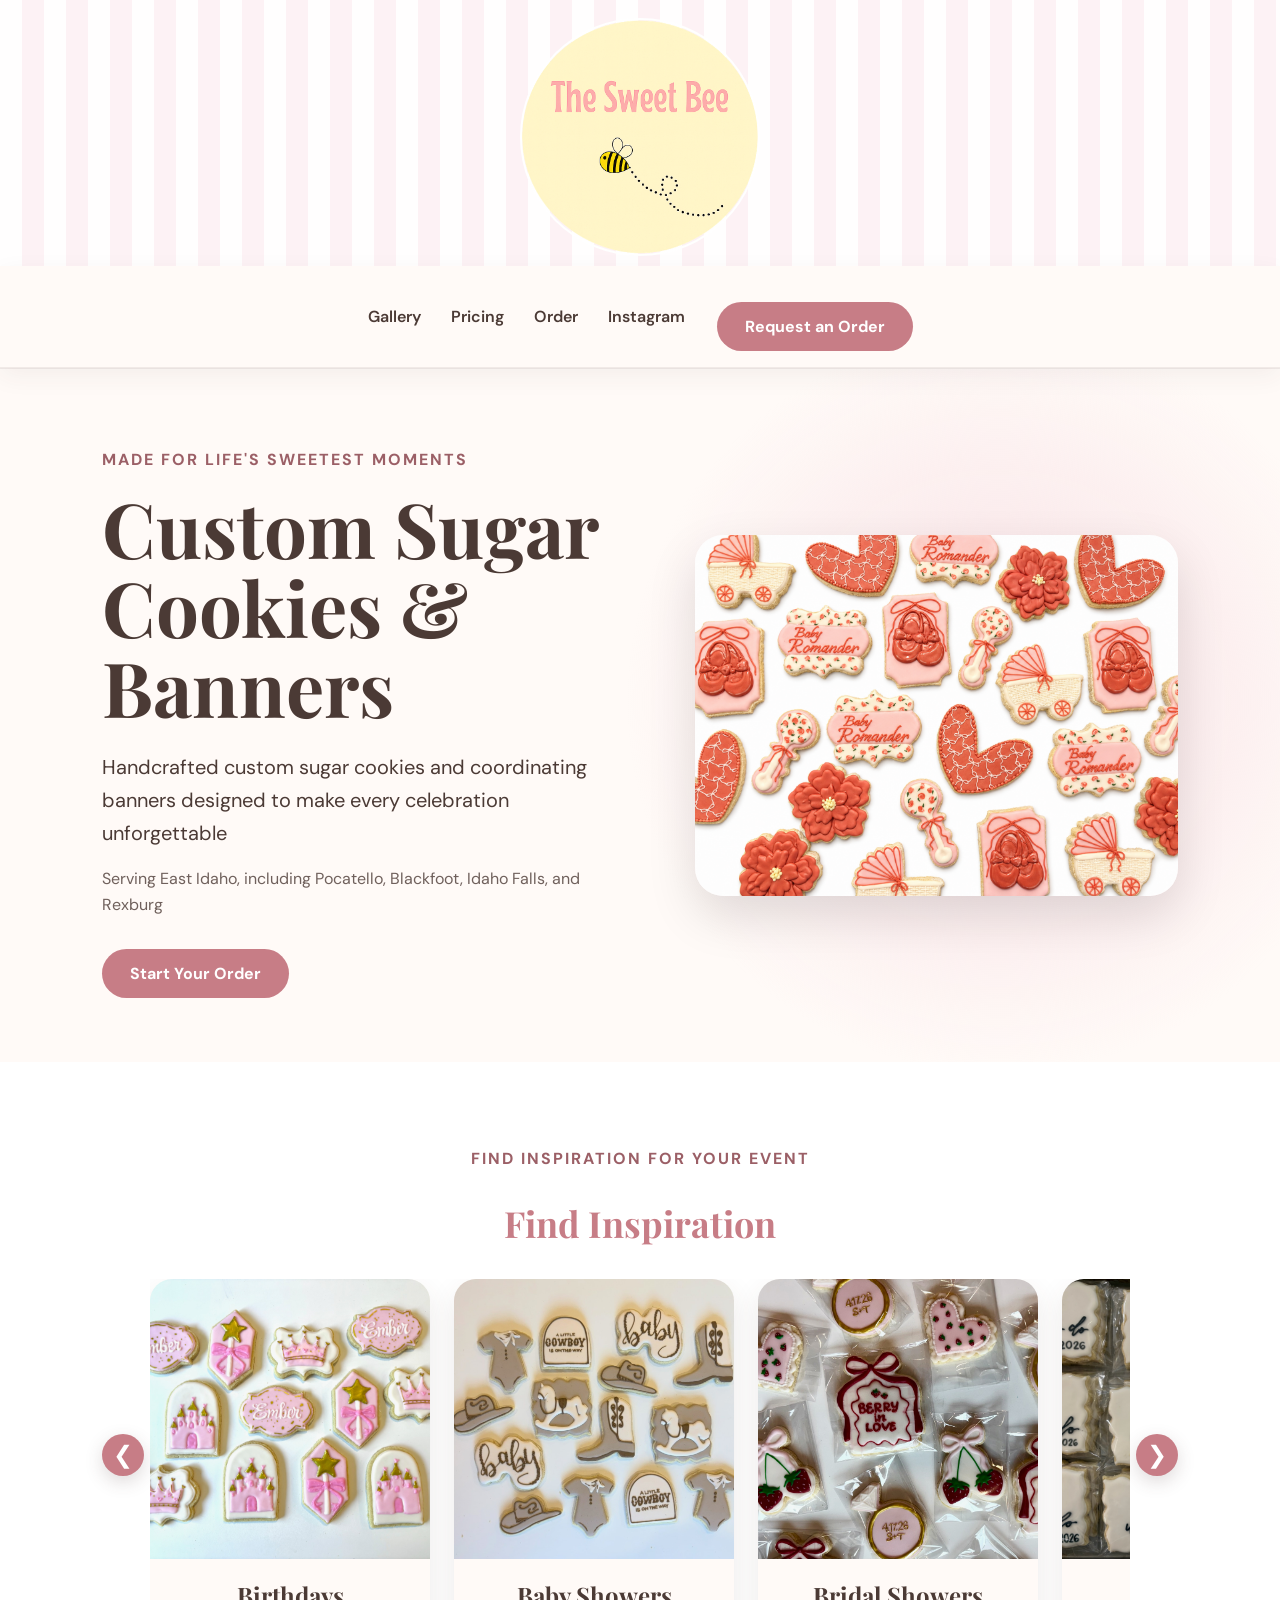
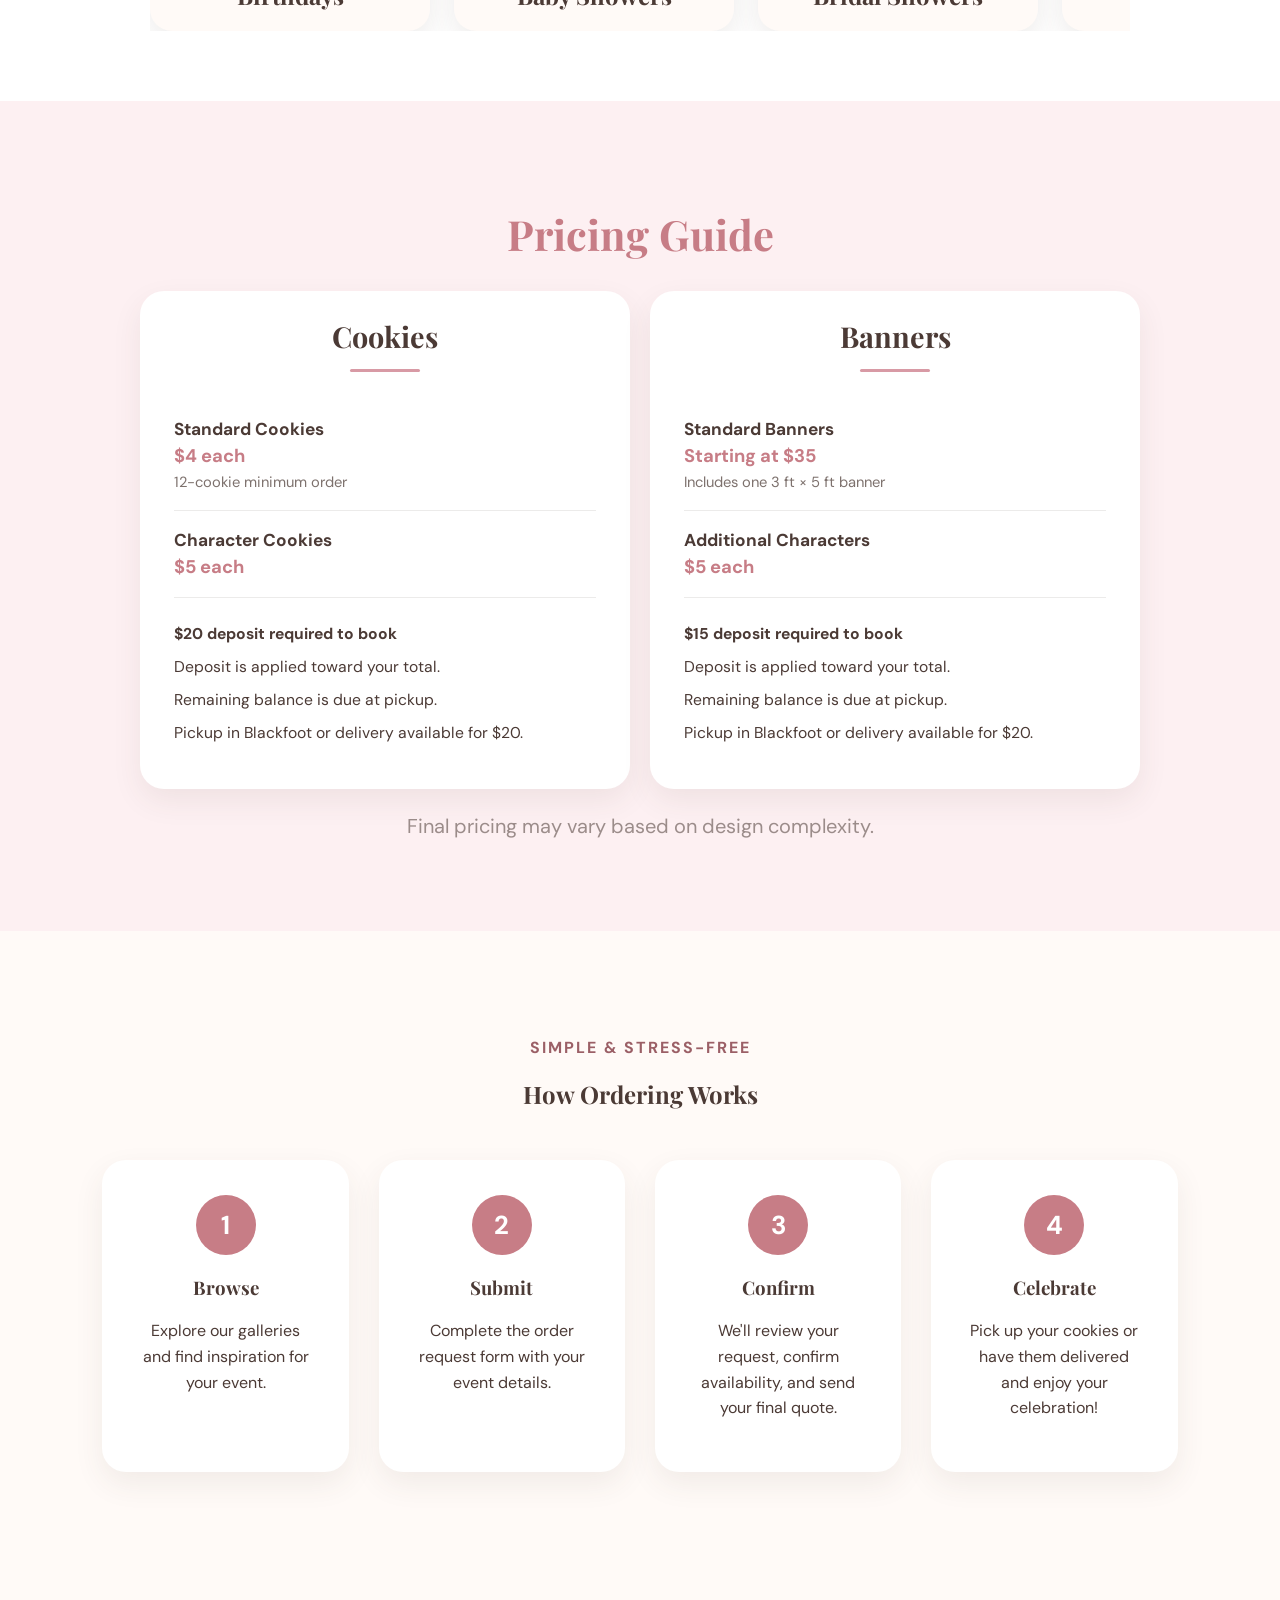
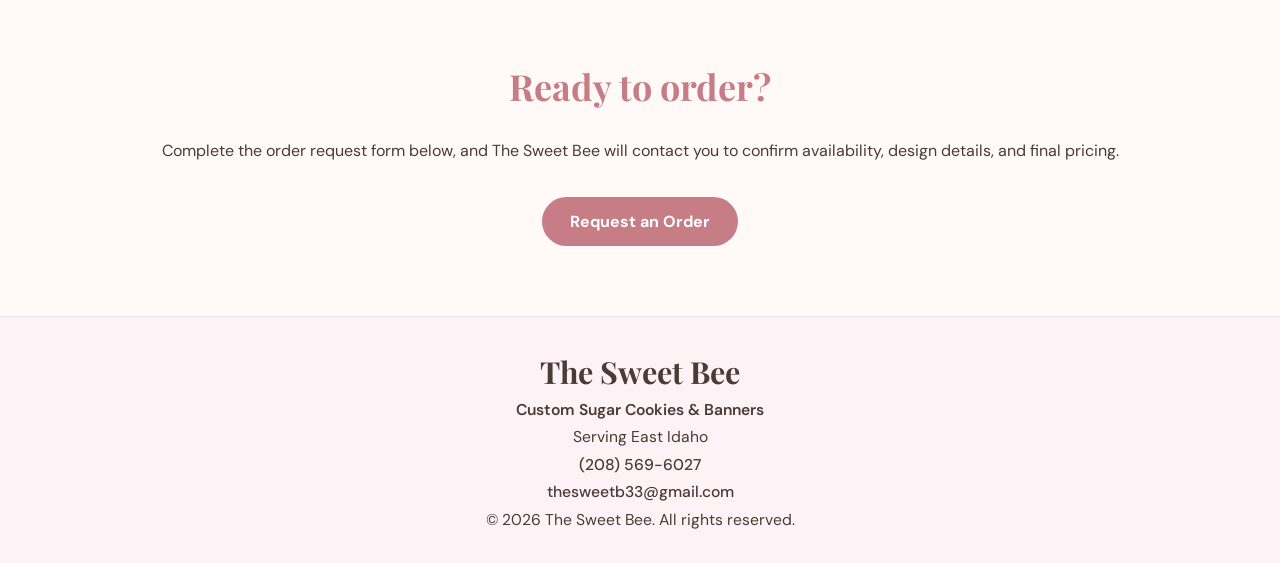
==== commit f61e650a: "Pricing Cookie and banner pricing split and explained" ====
--- a/index.html
+++ b/index.html
@@ -56,12 +56,12 @@
     <div class="hero-text">
       <p class="eyebrow">Made for Life's Sweetest Moments</p>
 
-      <h1>Custom Sugar Cookies & Party Posters
+      <h1>Custom Sugar Cookies & Banners
 
 </h1>
 
       <p class="hero-description">
-        Handcrafted custom sugar cookies and coordinating party posters
+        Handcrafted custom sugar cookies and coordinating banners
         designed to make every celebration unforgettable
       </p>
 
@@ -156,9 +156,9 @@
       <a href="gallery.html#posters" class="featured-card">
         <img
           src="images/cookies/poster-1.JPG"
-          alt="Custom coordinating party poster"
-        >
-        <h3>Party Posters</h3>
+          alt="Custom coordinating party banner"
+        >
+        <h3>Banners</h3>
       </a>
 
     </div>
@@ -172,19 +172,71 @@
     </button>
   </div>
 </section>
-
-  <section class="section pricing" id="pricing">
-    <h2>Pricing Guide</h2>
-    <p><strong>Cookies:</strong> $4 each, 12-cookie minimum</p>
-    <p><strong>Delivery:</strong> $20</p>
-    <p><strong>Custom Posters:</strong> $35 each</p>
-  </section>
-
-  <section class="section how-it-works">
-
+<section class="section pricing" id="pricing">
+  <h2>Pricing Guide</h2>
+
+
+  <div class="pricing-grid">
+
+    <!-- Cookie Pricing -->
+    <article class="pricing-card">
+      <h3>Cookies</h3>
+
+      <div class="pricing-item">
+        <strong>Standard Cookies</strong>
+        <span>$4 each</span>
+        <small>12-cookie minimum order</small>
+      </div>
+
+      <div class="pricing-item">
+        <strong>Character Cookies</strong>
+        <span>$5 each</span>
+      </div>
+
+      <div class="pricing-details">
+        <p><strong>$20 deposit required to book</strong></p>
+        <p>Deposit is applied toward your total.</p>
+        <p>Remaining balance is due at pickup.</p>
+        <p>Pickup in Blackfoot or delivery available for $20.</p>
+      </div>
+    </article>
+
+    <!-- Poster Pricing -->
+    <article class="pricing-card">
+      <h3>Banners</h3>
+
+      <div class="pricing-item">
+        <strong>Standard Banners</strong>
+        <span>Starting at $35</span>
+        <small>Includes one 3 ft × 5 ft banner</small>
+      </div>
+
+      <div class="pricing-item">
+        <strong>Additional Characters</strong>
+        <span>$5 each</span>
+      </div>
+
+      <div class="pricing-details">
+        <p><strong>$15 deposit required to book</strong></p>
+        <p>Deposit is applied toward your total.</p>
+        <p>Remaining balance is due at pickup.</p>
+        <p>Pickup in Blackfoot or delivery available for $20.</p>
+      </div>
+    </article>
+
+  </div>
+
+  <p class="pricing-note">
+    Final pricing may vary based on design complexity.
+  </p>
+</section>
+
+<section class="how-it-works">
     <p class="eyebrow">Simple & Stress-Free</p>
 
     <h2>How Ordering Works</h2>
+
+
 
     <div class="steps">
 
@@ -219,10 +271,9 @@
   <section class="section" id="order">
     <h2>Ready to order?</h2>
     <p>
-      <p>
-   Complete the order request form below, and The Sweet Bee will contact you to confirm availability, design details, and final pricing.
+
+  Complete the order request form below, and The Sweet Bee will contact you to confirm availability, design details, and final pricing.
 </p>
-    </p>
     <a
   href="https://docs.google.com/forms/d/e/1FAIpQLSfXBpZ1W8lb2dK8u96L7H5yrHXO_WZi4fk1P_P7FbNNEm6dVA/viewform?usp=header"
   class="button"
@@ -243,7 +294,7 @@
   <h2>The Sweet Bee</h2>
 
   <p class="footer-tagline">
-    Custom Sugar Cookies &amp; Party Posters
+    Custom Sugar Cookies &amp; Banners
   </p>
 
   <p>Serving East Idaho</p>
--- a/style.css
+++ b/style.css
@@ -79,6 +79,104 @@
 
 .pricing p {
   font-size: 20px;
+}
+
+/* ---------- Pricing Guide ---------- */
+
+.pricing {
+  background: #fdf0f2;
+}
+
+
+.pricing-grid {
+  display: grid;
+  grid-template-columns: repeat(2, minmax(0, 1fr));
+  gap: 20px;
+  max-width: 1000px;
+  margin: 0 auto;
+}
+
+.pricing-card {
+  background: var(--white);
+  padding: 26px 34px 34px;
+  border-radius: 24px;
+  text-align: left;
+  box-shadow: 0 12px 30px rgba(75, 58, 53, 0.08);
+}
+
+.pricing-card h3 {
+  margin: 0 0 28px;
+  text-align: center;
+  font-size: 1.8rem;
+  color: var(--brown);
+  position: relative;
+}
+
+.pricing-card h3::after {
+  content: "";
+  display: block;
+  width: 70px;
+  height: 3px;
+  background: #d89aa5;
+  border-radius: 999px;
+  margin: 14px auto 0;
+}
+
+.pricing-item {
+  display: flex;
+  flex-direction: column;
+  gap: 4px;
+  padding: 18px 0;
+  border-bottom: 1px solid rgba(75, 58, 53, 0.1);
+}
+
+.pricing-item strong {
+  font-size: 1.08rem;
+  color: var(--brown);
+}
+
+.pricing-item span {
+  font-size: 1.15rem;
+  font-weight: 700;
+  color: var(--rose);
+}
+
+.pricing-item small {
+  font-size: 0.92rem;
+  color: rgba(75, 58, 53, 0.72);
+}
+
+.pricing-details {
+  margin-top: 24px;
+}
+
+.pricing-details p {
+  margin: 9px 0;
+  font-size: 0.98rem;
+  line-height: 1.55;
+}
+
+.pricing-note {
+    font-size: 0.75rem;
+    color: rgba(75, 58, 53, 0.55);
+    margin-top: 22px;
+    line-height: 1.5;
+}
+
+.pricing h2 {
+    font-size: 2.6rem;
+    color: var(--rose);
+    margin-bottom: 30px;
+}
+
+@media (max-width: 700px) {
+  .pricing-grid {
+    grid-template-columns: 1fr;
+  }
+
+  .pricing-card {
+    padding: 28px 24px;
+  }
 }
 
 .featured-section {
@@ -199,6 +297,16 @@
     padding: 90px 8%;
 }
 
+.how-it-works .eyebrow {
+    text-align: center;
+}
+
+.how-it-works h2 {
+    text-align: center;
+}
+
+
+
 .steps {
     display: grid;
     grid-template-columns: repeat(4, 1fr);
@@ -489,6 +597,7 @@
   }
 }
 
+
 .gallery-page {
   padding: 60px 8% 100px;
   background: var(--cream);
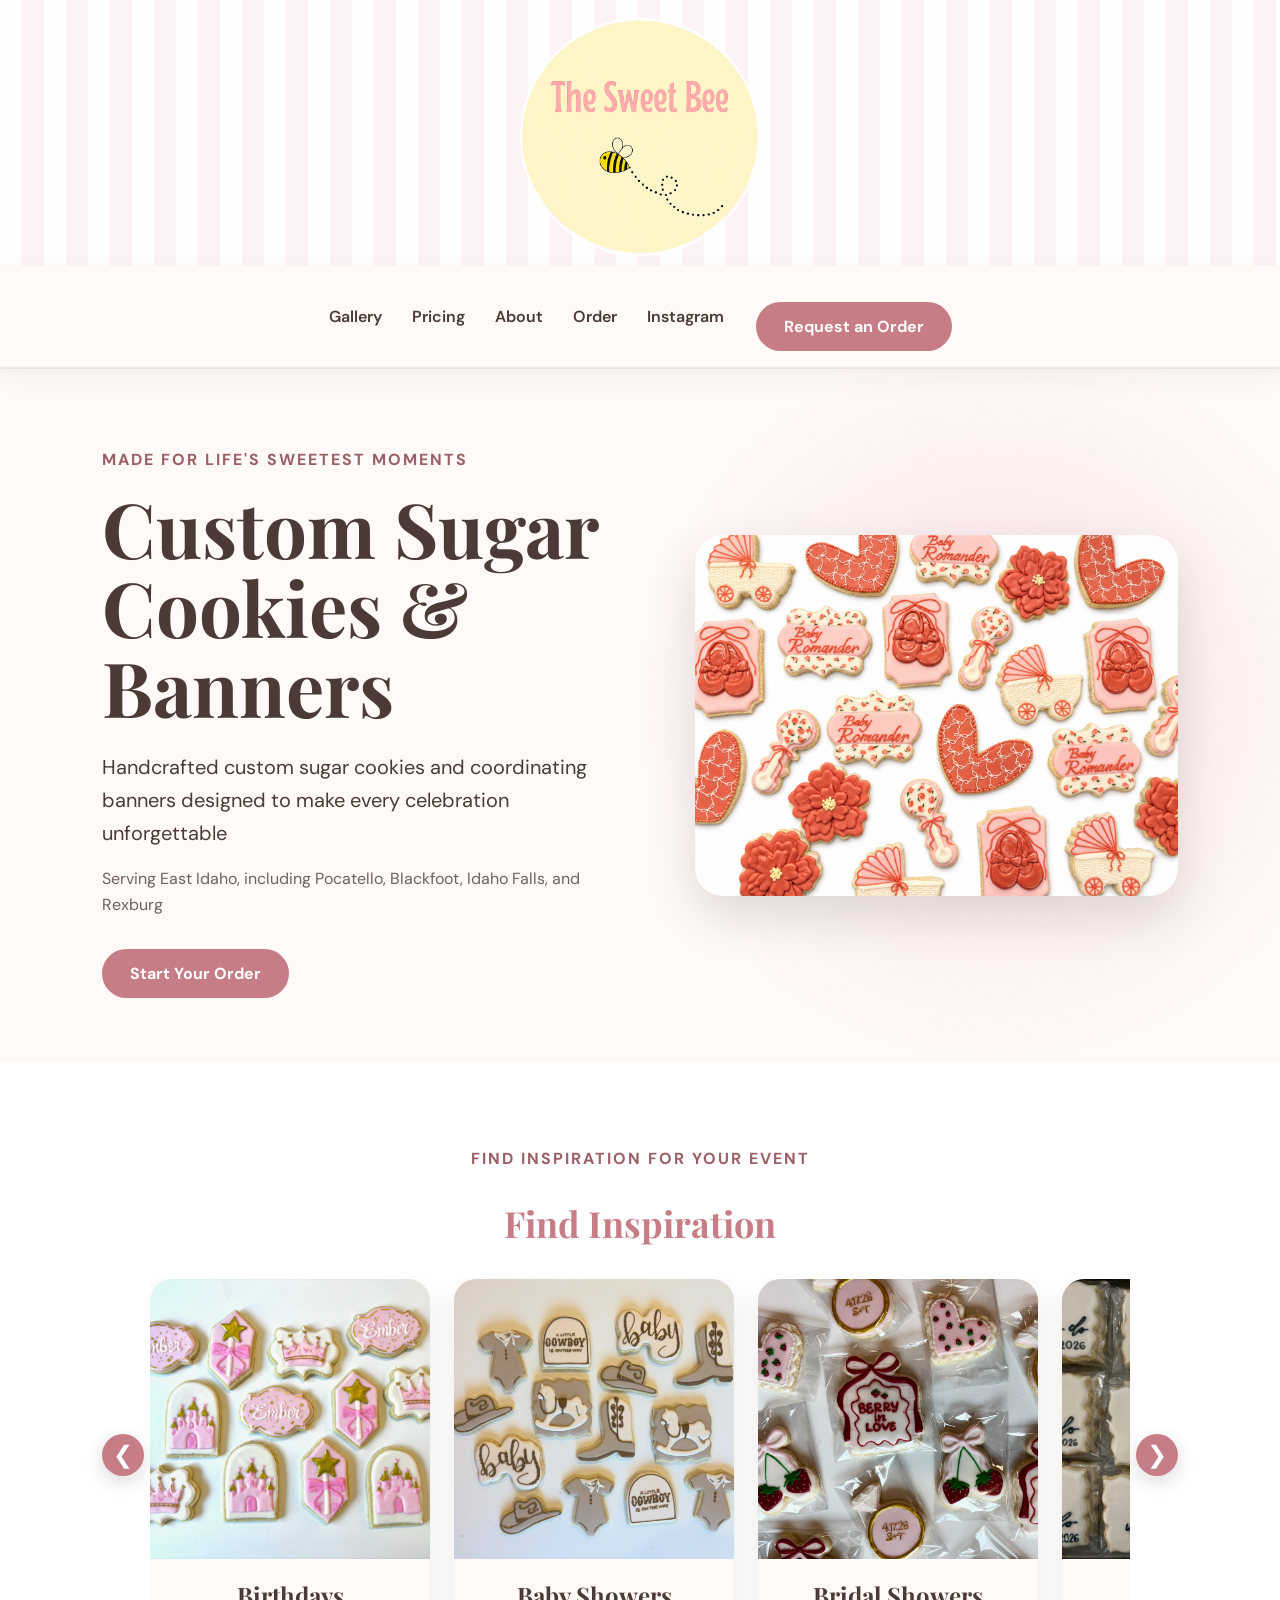
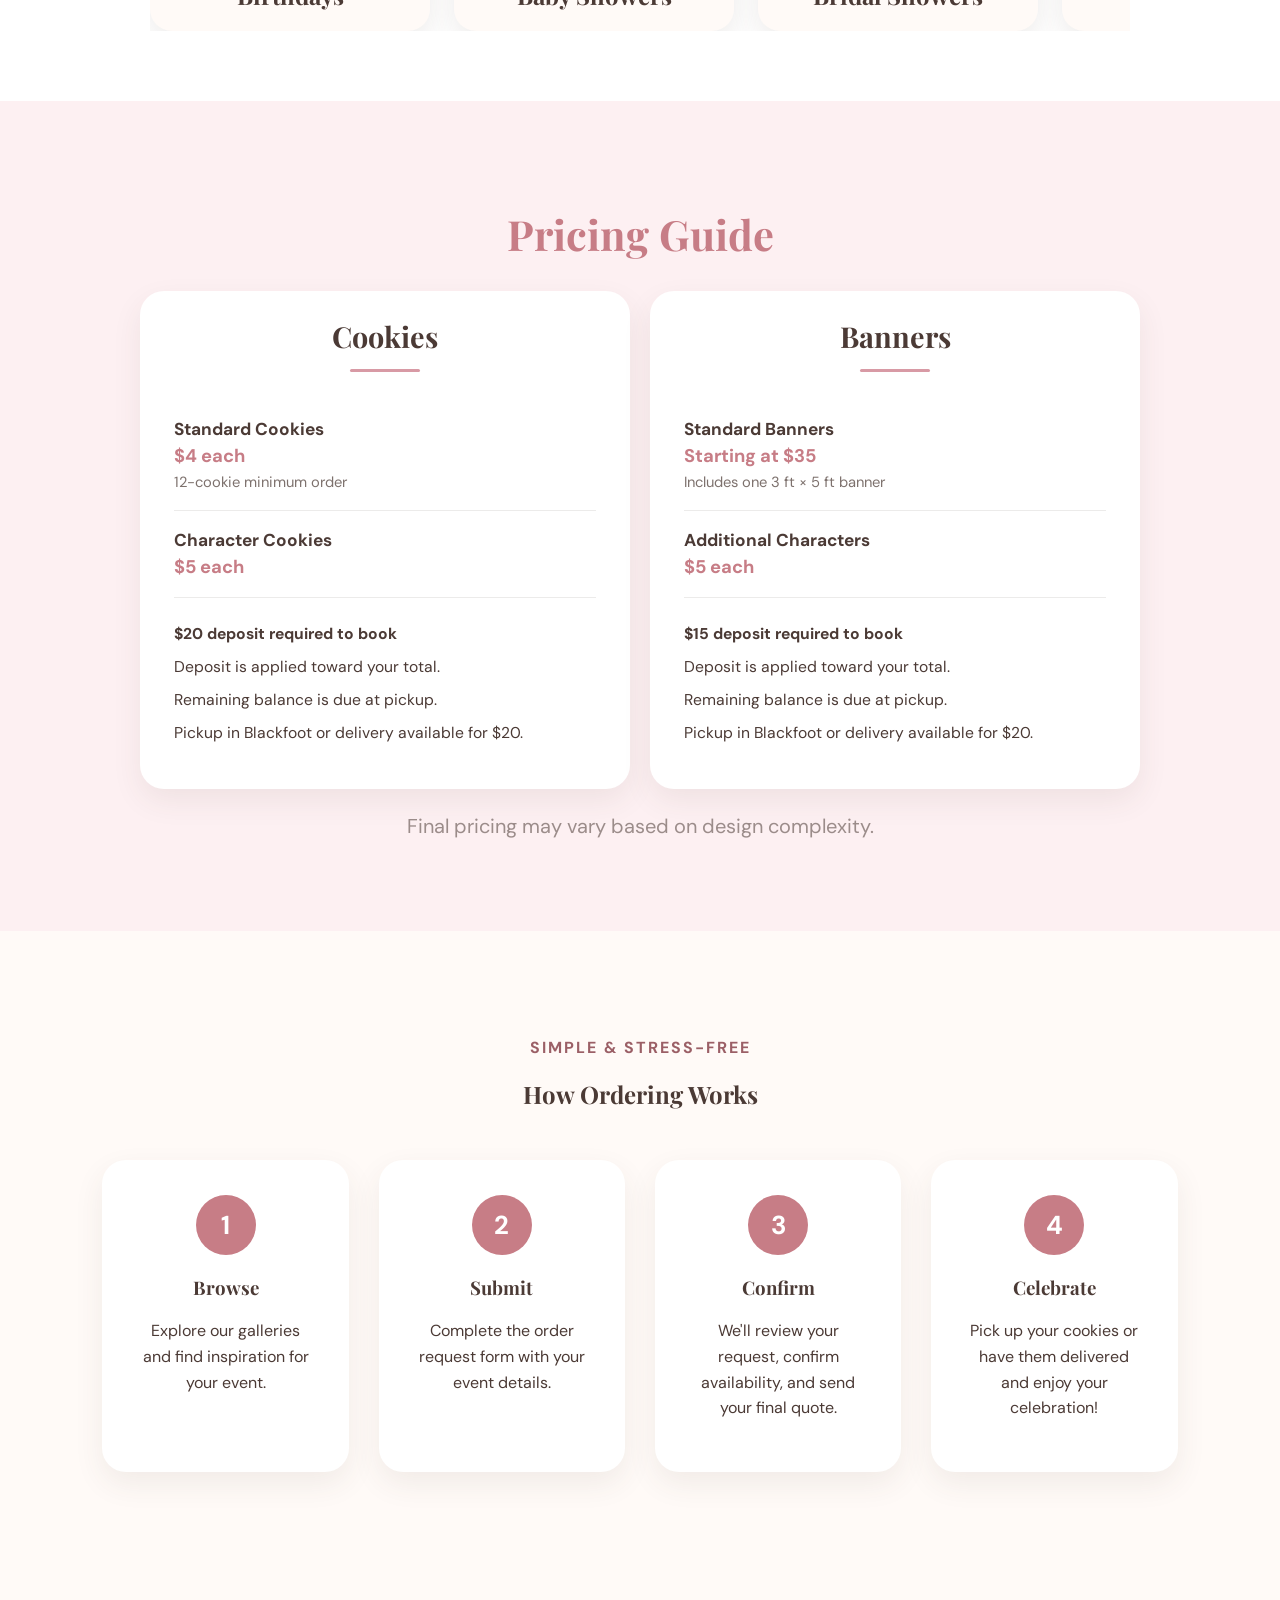
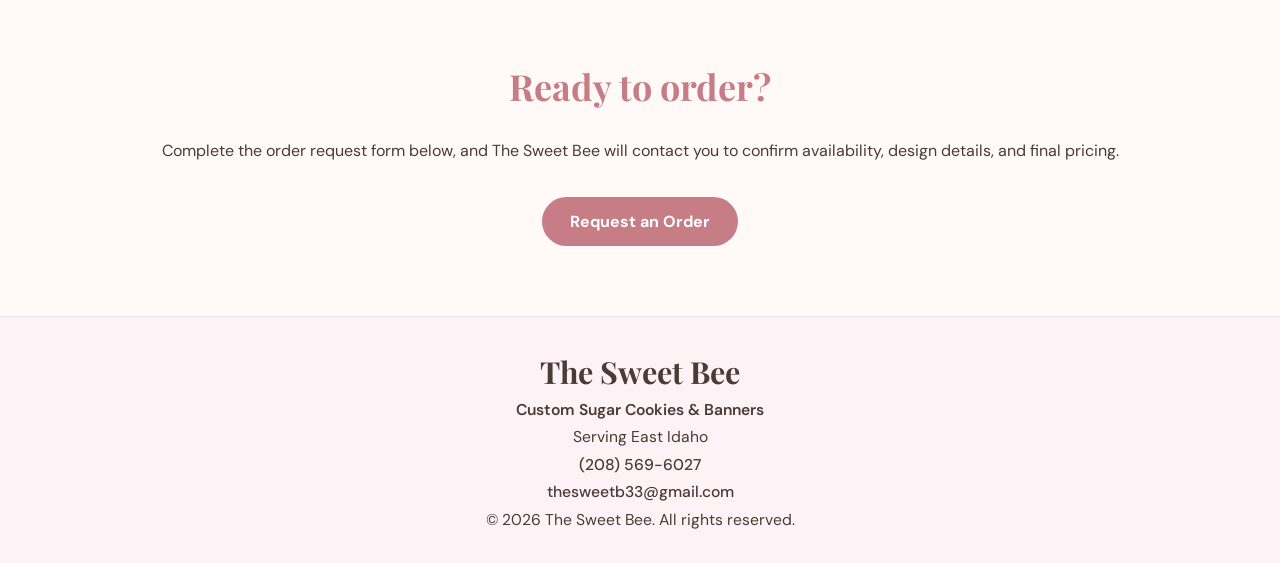
==== commit 6dd2b249: "About Page Created about the sweet bee page" ====
--- a/index.html
+++ b/index.html
@@ -30,6 +30,7 @@
     <div class="nav-links">
   <a href="gallery.html">Gallery</a>
   <a href="#pricing">Pricing</a>
+  <a href="about.html">About</a>
   <a href="#order">Order</a>
   <a href="https://www.instagram.com/the.sweet.b33/"
         target="_blank"
@@ -139,7 +140,7 @@
 
       <a href="gallery.html#holidays" class="featured-card">
         <img
-          src="images/cookies/featured-6.PNG"
+          src="images/cookies/featured-6.png"
           alt="Custom holiday sugar cookies"
         >
         <h3>Holidays</h3>
--- a/style.css
+++ b/style.css
@@ -968,4 +968,115 @@
     max-width: 70vw;
     height: auto;
   }
-}+}
+
+
+/* ---------- About Page ---------- */
+
+.about-hero {
+  display: grid;
+  grid-template-columns: 1fr 1fr;
+  gap: 60px;
+  align-items: center;
+  max-width: 1200px;
+  margin: 0 auto;
+  padding: 60px 40px 30px;
+}
+
+.about-photo img {
+  display: block;
+  width: 100%;
+  max-width: 540px;
+  height: auto;
+  border-radius: 28px;
+}
+
+.about-intro {
+  max-width: 550px;
+}
+
+.about-intro p {
+  margin: 0;
+  font-family: "DM Sans", sans-serif;
+  font-size: 1.05rem;
+  font-weight: 400;
+  line-height: 1.8;
+  letter-spacing: 0;
+  color: var(--brown);
+}
+
+.about-intro p + p {
+  margin-top: 18px;
+}
+
+.about-intro h1 {
+  color: var(--rose);
+  margin: 10px 0 20px;
+  font-size: clamp(2.8rem, 5vw, 2.8rem);
+  line-height: 1.05;
+}
+
+.about-intro .eyebrow {
+  color: var(--brown);
+  font-size: 1rem;
+  font-weight: 700;
+  letter-spacing: 3px;
+  text-transform: uppercase;
+  margin-bottom: 12px;
+}
+
+/* ---------- About Story ---------- */
+
+.about-story {
+  width: 100%;
+  max-width: 1000px;
+  margin: 0 auto;
+  padding: 10px 40px 60px;
+}
+
+.about-story-block {
+  margin: 0 auto 45px;
+  text-align: center;
+}
+
+.about-story-block h2 {
+  margin: 0 0 22px;
+  font-size: 2.2rem;
+  color: #b87d89;
+}
+
+.about-story-block p {
+  width: 100%;
+  max-width: 850px;
+  margin: 0 auto 20px;
+  font-family: "DM Sans", sans-serif;
+  font-size: 1.05rem;
+  font-weight: 400;
+  line-height: 1.8;
+  text-align: center;
+  color: var(--brown);
+}
+
+
+.about-story-block:last-child {
+  margin-bottom: 0;
+}
+
+
+
+@media (max-width: 800px) {
+  .about-hero {
+    grid-template-columns: 1fr;
+    gap: 35px;
+    padding: 50px 22px;
+  }
+
+  .about-photo img {
+    max-width: 100%;
+    margin: 0 auto;
+  }
+
+  .about-intro {
+    max-width: 100%;
+  }
+}
